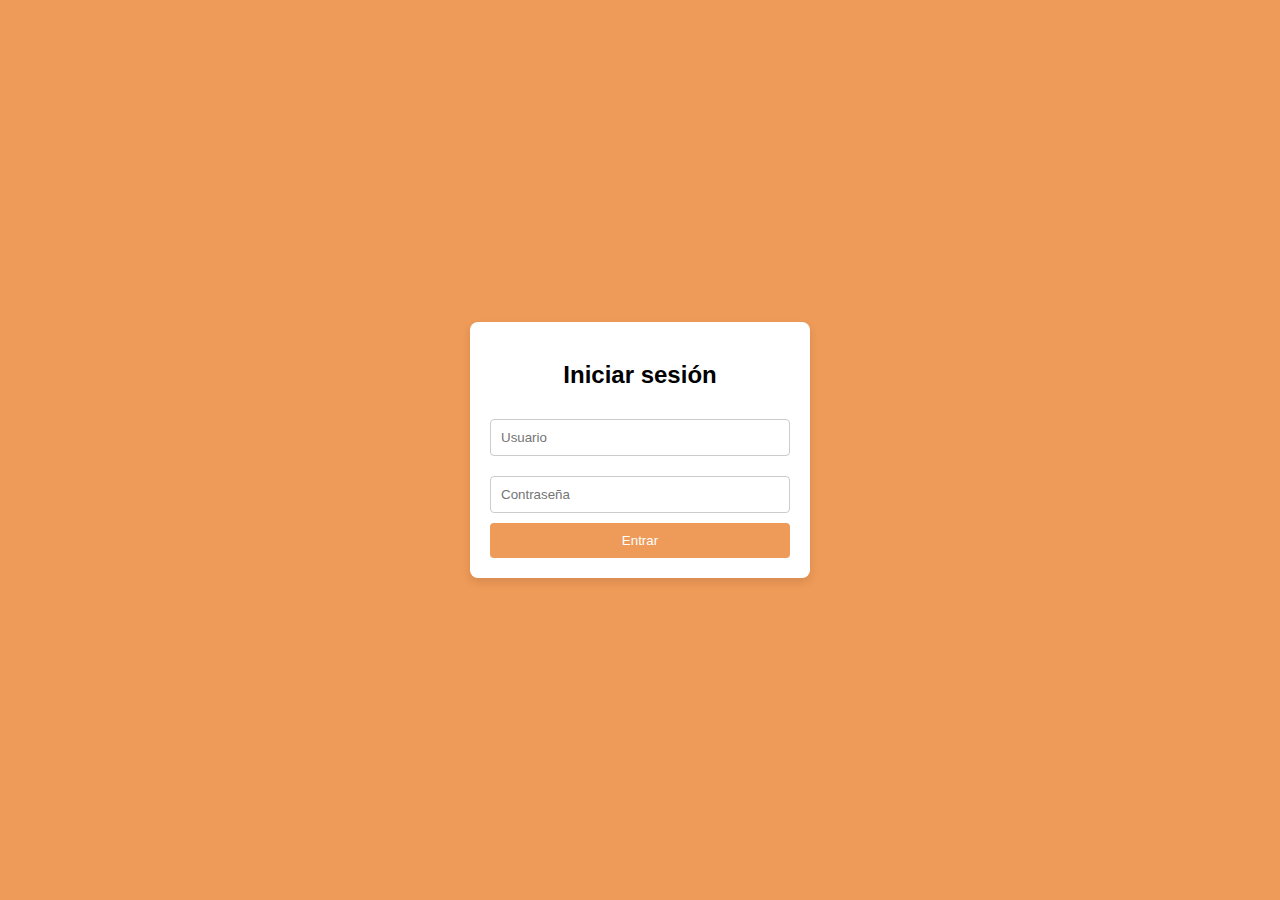
==== index.html @ 7acb058a "Add files via upload" ====
<!DOCTYPE html>
<html lang="es">
<head>
    <meta charset="UTF-8">
    <meta name="viewport" content="width=device-width, initial-scale=1.0">
    <title>Login</title>
    <style>
        body {
            font-family: Arial, sans-serif;
            background-color: #ee9a58;
            display: flex;
            justify-content: center;
            align-items: center;
            height: 100vh;
            margin: 0;
        }
        .login-container {
            background-color: white;
            padding: 20px;
            border-radius: 8px;
            box-shadow: 0 4px 8px rgba(0, 0, 0, 0.1);
            width: 300px;
        }
        .login-container h2 {
            text-align: center;
            margin-bottom: 20px;
        }
        .login-container input {
            width: 92.8%;
            padding: 10px;
            margin: 10px 0;
            border-radius: 4px;
            border: 1px solid #ccc;
        }
		/* Color Boton */
        .login-container button {
            width: 100%;
            padding: 10px;
            background-color: #ee9a58;
            color: white;
            border: none;
            border-radius: 4px;
            cursor: pointer;
        }
		/* Color Boton Flotar */
        .login-container button:hover {
            background-color: #45a049;
			color: black;
        }
    </style>
</head>
<body>

    <div class="login-container">
        <h2>Iniciar sesión</h2>
        <form id="loginForm" onsubmit="handleLogin(event)">
            <input type="text" id="username" name="username" placeholder="Usuario" required><br>
            <input type="password" id="password" name="password" placeholder="Contraseña" required><br>
            <button type="submit">Entrar</button>
        </form>
    </div>

    <script>
        function handleLogin(event) {
            event.preventDefault(); // Evita que el formulario se envíe y recargue la página

            // Obtener los valores del formulario
            var username = document.getElementById('username').value;
            var password = document.getElementById('password').value;

            // Mostrar los datos (esto puede ser reemplazado por una solicitud a un servidor)
            alert('Usuario: ' + username + '\nContraseña: ' + password);
        }
    </script>

</body>
</html>
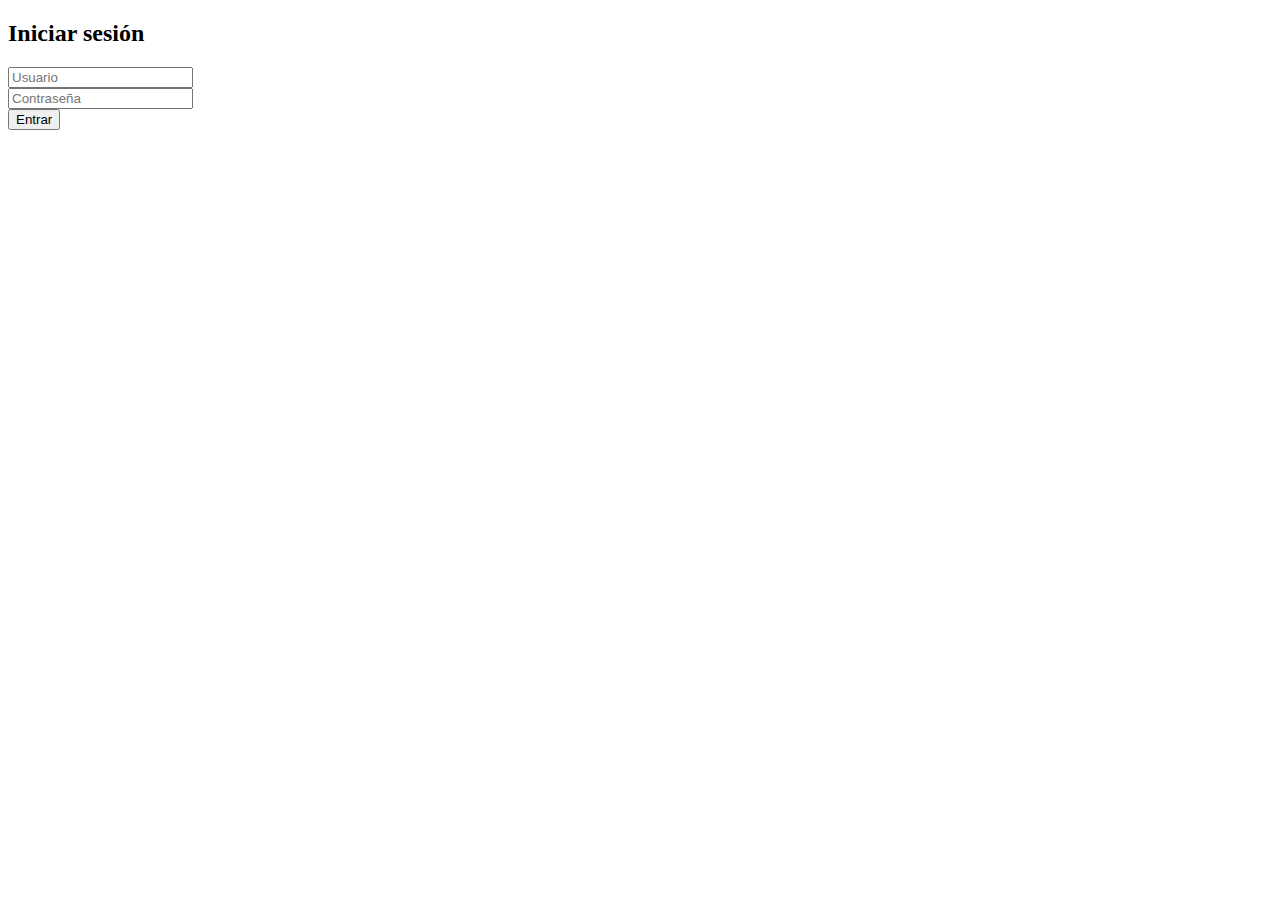
==== commit 565ef9d5: "Add files via upload" ====
--- a/index.html
+++ b/index.html
@@ -4,74 +4,18 @@
     <meta charset="UTF-8">
     <meta name="viewport" content="width=device-width, initial-scale=1.0">
     <title>Login</title>
-    <style>
-        body {
-            font-family: Arial, sans-serif;
-            background-color: #ee9a58;
-            display: flex;
-            justify-content: center;
-            align-items: center;
-            height: 100vh;
-            margin: 0;
-        }
-        .login-container {
-            background-color: white;
-            padding: 20px;
-            border-radius: 8px;
-            box-shadow: 0 4px 8px rgba(0, 0, 0, 0.1);
-            width: 300px;
-        }
-        .login-container h2 {
-            text-align: center;
-            margin-bottom: 20px;
-        }
-        .login-container input {
-            width: 92.8%;
-            padding: 10px;
-            margin: 10px 0;
-            border-radius: 4px;
-            border: 1px solid #ccc;
-        }
-		/* Color Boton */
-        .login-container button {
-            width: 100%;
-            padding: 10px;
-            background-color: #ee9a58;
-            color: white;
-            border: none;
-            border-radius: 4px;
-            cursor: pointer;
-        }
-		/* Color Boton Flotar */
-        .login-container button:hover {
-            background-color: #45a049;
-			color: black;
-        }
-    </style>
+	<link rel="stylesheet" href="css/index.css">
 </head>
 <body>
 
     <div class="login-container">
         <h2>Iniciar sesión</h2>
-        <form id="loginForm" onsubmit="handleLogin(event)">
+        <form id="loginForm" action="\php\login.php" method="POST">
             <input type="text" id="username" name="username" placeholder="Usuario" required><br>
             <input type="password" id="password" name="password" placeholder="Contraseña" required><br>
             <button type="submit">Entrar</button>
         </form>
     </div>
 
-    <script>
-        function handleLogin(event) {
-            event.preventDefault(); // Evita que el formulario se envíe y recargue la página
-
-            // Obtener los valores del formulario
-            var username = document.getElementById('username').value;
-            var password = document.getElementById('password').value;
-
-            // Mostrar los datos (esto puede ser reemplazado por una solicitud a un servidor)
-            alert('Usuario: ' + username + '\nContraseña: ' + password);
-        }
-    </script>
-
 </body>
 </html>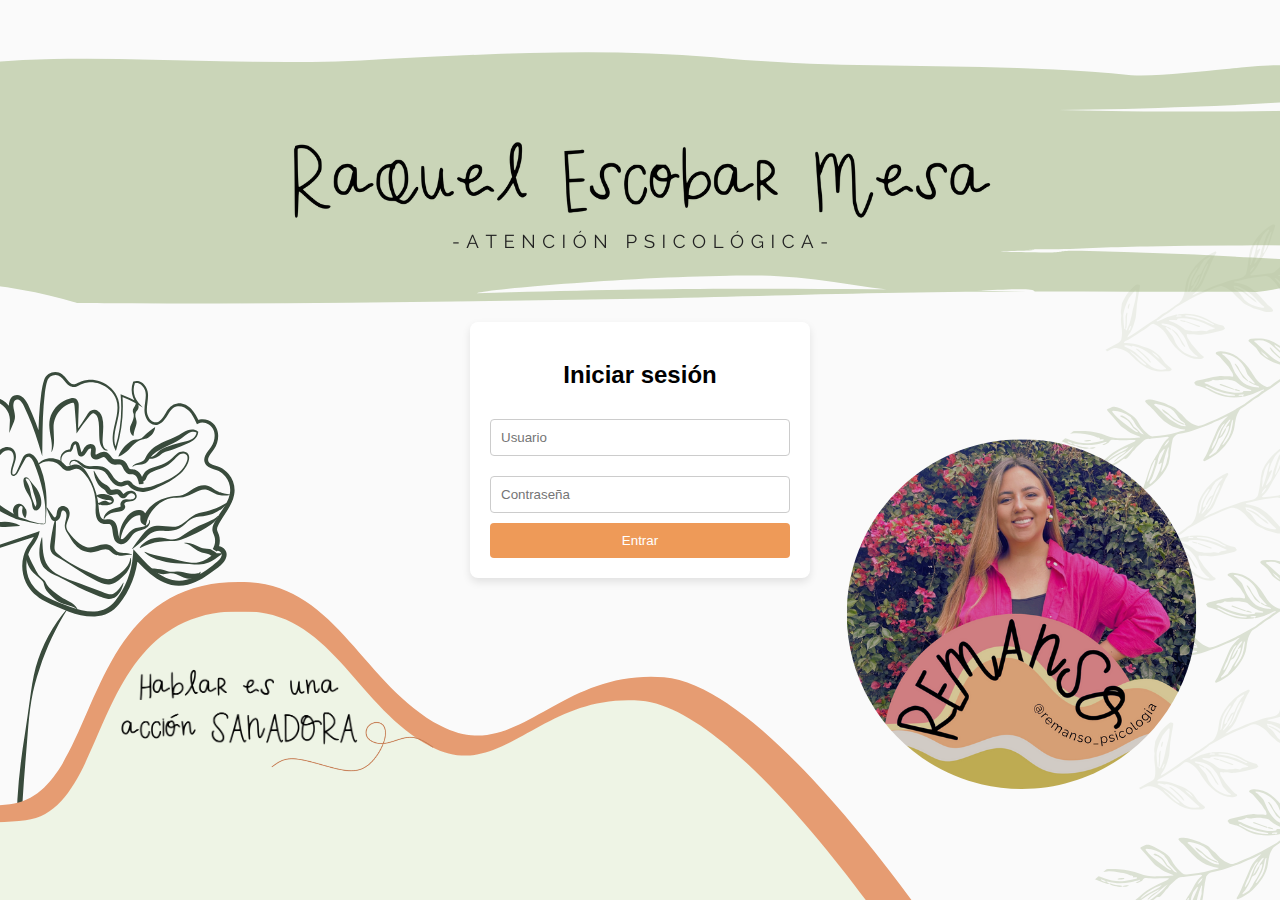
==== commit d55a4631: "Summir" ====
--- a/index.html
+++ b/index.html
@@ -5,9 +5,9 @@
     <meta name="viewport" content="width=device-width, initial-scale=1.0">
     <title>Login</title>
 	<link rel="stylesheet" href="css/index.css">
+	<link rel="icon" href="image/icon.png" type="image/png">
 </head>
 <body>
-
     <div class="login-container">
         <h2>Iniciar sesión</h2>
         <form id="loginForm" action="\php\login.php" method="POST">
--- a/css/index.css
+++ b/css/index.css
@@ -0,0 +1,53 @@
+        body {
+            font-family: Arial, sans-serif;
+            background-color: #ee9a58;
+            display: flex;
+            justify-content: center;
+            align-items: center;
+            height: 100vh;
+            margin: 0;
+        }
+        .login-container {
+            background-color: white;
+            padding: 20px;
+            border-radius: 8px;
+            box-shadow: 0 4px 8px rgba(0, 0, 0, 0.1);
+            width: 300px;
+        }
+        .login-container h2 {
+            text-align: center;
+            margin-bottom: 20px;
+        }
+        .login-container input {
+            width: 92.8%;
+            padding: 10px;
+            margin: 10px 0;
+            border-radius: 4px;
+            border: 1px solid #ccc;
+        }
+		/* Color Boton */
+        .login-container button {
+            width: 100%;
+            padding: 10px;
+            background-color: #ee9a58;
+            color: white;
+            border: none;
+            border-radius: 4px;
+            cursor: pointer;
+        }
+		/* Color Boton Flotar */
+        .login-container button:hover {
+            background-color: #45a049;
+			color: black;
+        }
+		
+		/* Asegura que el fondo cubra toda la pantalla y se ajuste bien */
+		body {
+			margin: 0;
+			padding: 0;
+			height: 100vh; /* Ocupa toda la altura de la ventana del navegador */
+			background-image: url('../image/fondo.jpg');
+			background-size: cover; /* La imagen cubre toda el área sin distorsionarse */
+			background-position: center; /* Centra la imagen */
+			background-attachment: fixed; /* La imagen no se mueve cuando se hace scroll */
+		}		